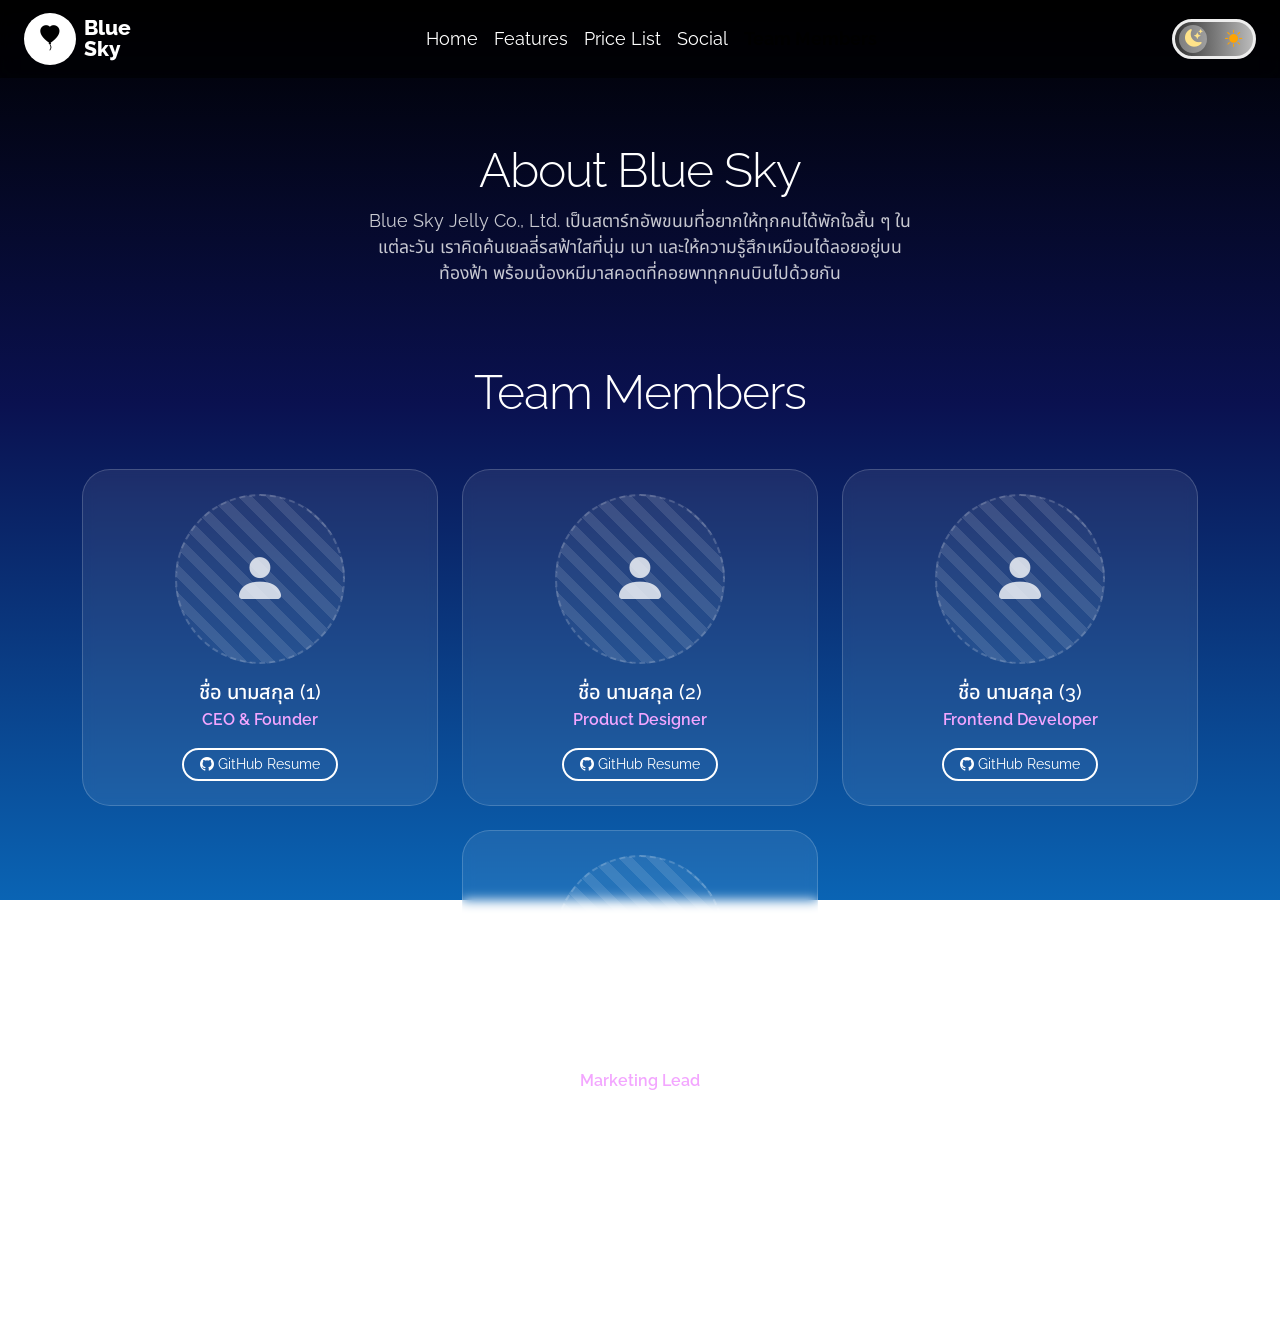
==== about.html @ d8a8af66 "Add files via upload" ====
<!DOCTYPE html>
<html lang="th" data-theme="dark">
<head>
  <meta charset="UTF-8">
  <meta name="viewport" content="width=device-width, initial-scale=1">
  <title>About — Blue Sky Team</title>
  <link href="https://cdn.jsdelivr.net/npm/bootstrap@5.3.3/dist/css/bootstrap.min.css" rel="stylesheet">
  <link href="https://cdn.jsdelivr.net/npm/bootstrap-icons@1.11.3/font/bootstrap-icons.min.css" rel="stylesheet">
  <link href="https://fonts.googleapis.com/css2?family=Raleway:wght@200;400;500;700;800&family=Noto+Sans+Thai:wght@300;400;600;700&display=swap" rel="stylesheet">
  <link href="style.css" rel="stylesheet">
</head>
<body>
<nav class="navbar navbar-expand-lg navbar-bs sticky-top">
  <div class="container-fluid px-3 px-lg-4">
    <a class="navbar-brand d-flex align-items-center gap-2" href="index.html#home">
      <!-- TODO: เปลี่ยน placeholder เป็นโลโก้จริง เช่น <img src="images/logo.png" ...> -->
      <span class="brand-logo"><i class="bi bi-balloon-heart-fill"></i></span>
      <span class="brand-text">Blue<br>Sky</span>
    </a>
    <button class="navbar-toggler" type="button" data-bs-toggle="collapse" data-bs-target="#mainNav" aria-controls="mainNav" aria-expanded="false" aria-label="เปิดเมนู">
      <span class="navbar-toggler-icon"></span>
    </button>
    <div class="collapse navbar-collapse" id="mainNav">
      <ul class="navbar-nav mx-auto">
        <li class="nav-item"><a class="nav-link " href="index.html#home">Home</a></li>
        <li class="nav-item"><a class="nav-link" href="index.html#features">Features</a></li>
        <li class="nav-item"><a class="nav-link" href="index.html#pricing">Price List</a></li>
        <li class="nav-item"><a class="nav-link" href="index.html#social">Social</a></li>
        <li class="nav-item"><a class="nav-link active" href="about.html">Team Members</a></li>
      </ul>
      <div class="theme-toggle ms-lg-3 mt-3 mt-lg-0" id="themeToggle" role="button" tabindex="0" aria-label="สลับโหมดมืด/สว่าง">
        <i class="bi bi-moon-stars-fill moon"></i><i class="bi bi-brightness-high-fill sun"></i>
      </div>
    </div>
  </div>
</nav>

<header class="page-head text-center">
  <div class="container">
    <h1 class="section-title display-4">About Blue Sky</h1>
    <p class="hero-desc text-soft">
      Blue Sky Jelly Co., Ltd. เป็นสตาร์ทอัพขนมที่อยากให้ทุกคนได้พักใจสั้น ๆ ในแต่ละวัน
      เราคิดค้นเยลลี่รสฟ้าใสที่นุ่ม เบา และให้ความรู้สึกเหมือนได้ลอยอยู่บนท้องฟ้า
      พร้อมน้องหมีมาสคอตที่คอยพาทุกคนบินไปด้วยกัน
    </p>
  </div>
</header>

<section class="section-pad pt-3">
  <div class="container">
    <h2 class="section-title text-center mb-5">Team Members</h2>
    <!-- Desktop 3 คอลัมน์ / Tablet 2 / Mobile 1 -->
    <div class="row row-cols-1 row-cols-md-2 row-cols-lg-3 g-4 justify-content-center">
      <div class="col">
        <div class="glass-card p-4 text-center">
          <!-- TODO: เปลี่ยนเป็น <img src="images/member1.jpg" class="member-photo rounded-circle object-fit-cover" alt="ชื่อ นามสกุล (1)"> -->
          <div class="member-photo placeholder-img"><i class="bi bi-person-fill"></i></div>
          <h3 class="h5 mb-1">ชื่อ นามสกุล (1)</h3>
          <p class="member-role mb-3">CEO & Founder</p>
          <a href="https://github.com/your-username-1" target="_blank" rel="noopener" class="btn btn-github btn-sm px-3"><i class="bi bi-github me-1"></i>GitHub Resume</a>
        </div>
      </div>
      <div class="col">
        <div class="glass-card p-4 text-center">
          <!-- TODO: เปลี่ยนเป็น <img src="images/member2.jpg" class="member-photo rounded-circle object-fit-cover" alt="ชื่อ นามสกุล (2)"> -->
          <div class="member-photo placeholder-img"><i class="bi bi-person-fill"></i></div>
          <h3 class="h5 mb-1">ชื่อ นามสกุล (2)</h3>
          <p class="member-role mb-3">Product Designer</p>
          <a href="https://github.com/your-username-2" target="_blank" rel="noopener" class="btn btn-github btn-sm px-3"><i class="bi bi-github me-1"></i>GitHub Resume</a>
        </div>
      </div>
      <div class="col">
        <div class="glass-card p-4 text-center">
          <!-- TODO: เปลี่ยนเป็น <img src="images/member3.jpg" class="member-photo rounded-circle object-fit-cover" alt="ชื่อ นามสกุล (3)"> -->
          <div class="member-photo placeholder-img"><i class="bi bi-person-fill"></i></div>
          <h3 class="h5 mb-1">ชื่อ นามสกุล (3)</h3>
          <p class="member-role mb-3">Frontend Developer</p>
          <a href="https://github.com/your-username-3" target="_blank" rel="noopener" class="btn btn-github btn-sm px-3"><i class="bi bi-github me-1"></i>GitHub Resume</a>
        </div>
      </div>
      <div class="col">
        <div class="glass-card p-4 text-center">
          <!-- TODO: เปลี่ยนเป็น <img src="images/member4.jpg" class="member-photo rounded-circle object-fit-cover" alt="ชื่อ นามสกุล (4)"> -->
          <div class="member-photo placeholder-img"><i class="bi bi-person-fill"></i></div>
          <h3 class="h5 mb-1">ชื่อ นามสกุล (4)</h3>
          <p class="member-role mb-3">Marketing Lead</p>
          <a href="https://github.com/your-username-4" target="_blank" rel="noopener" class="btn btn-github btn-sm px-3"><i class="bi bi-github me-1"></i>GitHub Resume</a>
        </div>
      </div>
    </div>
  </div>
</section>

<footer class="text-center"><small>&copy; 2026 Blue Sky Jelly Co., Ltd. — <a class="text-reset" href="index.html">กลับหน้าแรก</a></small></footer>

<script src="https://cdn.jsdelivr.net/npm/bootstrap@5.3.3/dist/js/bootstrap.bundle.min.js"></script>
<script src="script.js"></script>
</body>
</html>
---- style.css ----
/* ===== Blue Sky — theme tokens ===== */
:root, [data-theme="dark"] {
  --bg-top: #000000;
  --bg-mid: #0a1150;
  --bg-bottom: #0a64b4;
  --text: #ffffff;
  --text-soft: rgba(255,255,255,.78);
  --card-bg: rgba(255,255,255,.08);
  --card-border: rgba(255,255,255,.18);
  --accent-from: #7b5cff;
  --accent-to: #f3a6ff;
}
[data-theme="light"] {
  --bg-top: #bfe6ff;
  --bg-mid: #7cc4f5;
  --bg-bottom: #3d93e0;
  --text: #0b1b4a;
  --text-soft: rgba(11,27,74,.8);
  --card-bg: rgba(255,255,255,.55);
  --card-border: rgba(255,255,255,.9);
}

body {
  font-family: 'Raleway', 'Noto Sans Thai', sans-serif;
  color: var(--text);
  background: linear-gradient(180deg, var(--bg-top) 0%, var(--bg-mid) 45%, var(--bg-bottom) 100%) fixed;
  min-height: 100vh;
  transition: color .3s;
}
html { scroll-behavior: smooth; }
section { scroll-margin-top: 80px; }
.text-soft { color: var(--text-soft); }

/* ===== Navbar ===== */
.navbar-bs { background: rgba(0,0,0,.55); backdrop-filter: blur(8px); }
.navbar-bs .nav-link { color: #fff; font-size: 1.1rem; padding: .5rem 1.4rem; }
.navbar-bs .nav-link:hover, .navbar-bs .nav-link.active { font-weight: 700; }
.brand-logo {
  width: 52px; height: 52px; border-radius: 50%;
  background: #fff; color: #000; display: grid; place-items: center; font-size: 1.6rem;
}
.brand-text { font-weight: 800; line-height: 1; font-size: 1.3rem; color: #fff; }
.navbar-toggler { border-color: rgba(255,255,255,.5); }
.navbar-toggler-icon { filter: invert(1); }

/* Day / Night toggle */
.theme-toggle {
  position: relative; width: 84px; height: 40px; border-radius: 40px; cursor: pointer;
  border: 3px solid #eee; background: linear-gradient(90deg,#333,#bbb);
  display: flex; align-items: center; justify-content: space-between; padding: 0 10px;
  font-size: 1.1rem;
}
.theme-toggle .moon { color: #ffd54a; }
.theme-toggle .sun  { color: #ffa400; }
.theme-toggle::after {
  content: ""; position: absolute; top: 3px; left: 4px; width: 28px; height: 28px;
  border-radius: 50%; background: rgba(255,255,255,.35); transition: transform .3s;
}
[data-theme="light"] .theme-toggle::after { transform: translateX(42px); }

/* ===== Hero ===== */
.hero { min-height: calc(100vh - 80px); display: flex; align-items: center; padding: 3rem 0 6rem; }
.hero-sub { font-size: clamp(2rem, 5vw, 4.2rem); font-weight: 200; letter-spacing: -2px; margin: 0; }
.hero-title {
  font-size: clamp(3.4rem, 11vw, 9rem); font-weight: 500; letter-spacing: -4px; line-height: 1;
  text-shadow: 0 6px 14px rgba(0,0,0,.35); margin-bottom: 1.5rem;
}
.hero-desc { max-width: 560px; margin: 0 auto 1.8rem; font-size: 1.1rem; }
.btn-fly {
  background: linear-gradient(90deg, var(--accent-from), var(--accent-to));
  color: #fff; font-weight: 700; border: 0; border-radius: 50px; padding: .8rem 2.4rem; font-size: 1.15rem;
}
.btn-fly:hover { color: #fff; filter: brightness(1.1); transform: translateY(-2px); }
.mascot { width: 100%; max-width: 360px; filter: drop-shadow(0 10px 18px rgba(0,0,0,.35)); }
.mascot.flip { transform: scaleX(-1); }
@keyframes bob { 0%,100% { transform: translateY(0); } 50% { transform: translateY(-14px); } }
.float-anim { animation: bob 4s ease-in-out infinite; }
.float-anim.flip { animation-name: bob-flip; }
@keyframes bob-flip { 0%,100% { transform: scaleX(-1) translateY(0); } 50% { transform: scaleX(-1) translateY(-14px); } }
@media (prefers-reduced-motion: reduce) { .float-anim { animation: none; } html { scroll-behavior: auto; } }

/* ===== Section common ===== */
.section-pad { padding: 5rem 0; }
.section-title { font-weight: 300; font-size: clamp(2rem, 4vw, 3rem); letter-spacing: -1px; }

/* ===== Cards (features / pricing / members) ===== */
.glass-card {
  background: var(--card-bg); border: 1px solid var(--card-border);
  border-radius: 28px; backdrop-filter: blur(6px); height: 100%;
}
.feature-icon {
  width: 120px; height: 120px; margin: 0 auto 1.2rem; border-radius: 50%;
  display: grid; place-items: center; font-size: 3.2rem; color: #fff;
  background: linear-gradient(135deg, var(--accent-from), var(--accent-to));
}
.placeholder-img {
  background: repeating-linear-gradient(45deg, rgba(255,255,255,.14), rgba(255,255,255,.14) 10px, rgba(255,255,255,.04) 10px, rgba(255,255,255,.04) 20px);
  border: 2px dashed var(--card-border); color: var(--text-soft);
  display: grid; place-items: center; text-align: center; font-size: .9rem;
}

/* ===== Pricing ===== */
.price { font-size: 3rem; font-weight: 700; }
.price small { font-size: 1rem; font-weight: 400; }
.price-list li { padding: .45rem 0; border-bottom: 1px solid var(--card-border); }
.price-list li:last-child { border-bottom: 0; }
.price-list i { color: #8fe3b0; margin-right: .5rem; }
.featured { border: 2px solid var(--accent-to); box-shadow: 0 0 30px rgba(243,166,255,.35); }
.badge-pop { background: linear-gradient(90deg, var(--accent-from), var(--accent-to)); }
.btn-outline-fly { border: 2px solid var(--text); color: var(--text); border-radius: 50px; font-weight: 600; }
.btn-outline-fly:hover { background: var(--text); color: var(--bg-mid); }

/* ===== Social ===== */
.social-link { font-size: 2.6rem; color: var(--text); margin: 0 .6rem; transition: transform .2s; display: inline-block; }
.social-link:hover { transform: scale(1.2); color: var(--accent-to); }
footer { padding: 2rem 0; color: var(--text-soft); }

/* ===== About / Members ===== */
.page-head { padding: 4rem 0 2rem; }
.member-photo {
  width: 170px; height: 170px; border-radius: 50%; margin: 0 auto 1rem; font-size: 3.5rem;
}
.member-role { color: var(--accent-to); font-weight: 600; }
[data-theme="light"] .member-role { color: #5a3bd6; }
.btn-github { border-radius: 50px; border: 2px solid var(--text); color: var(--text); }
.btn-github:hover { background: var(--text); color: var(--bg-mid); }
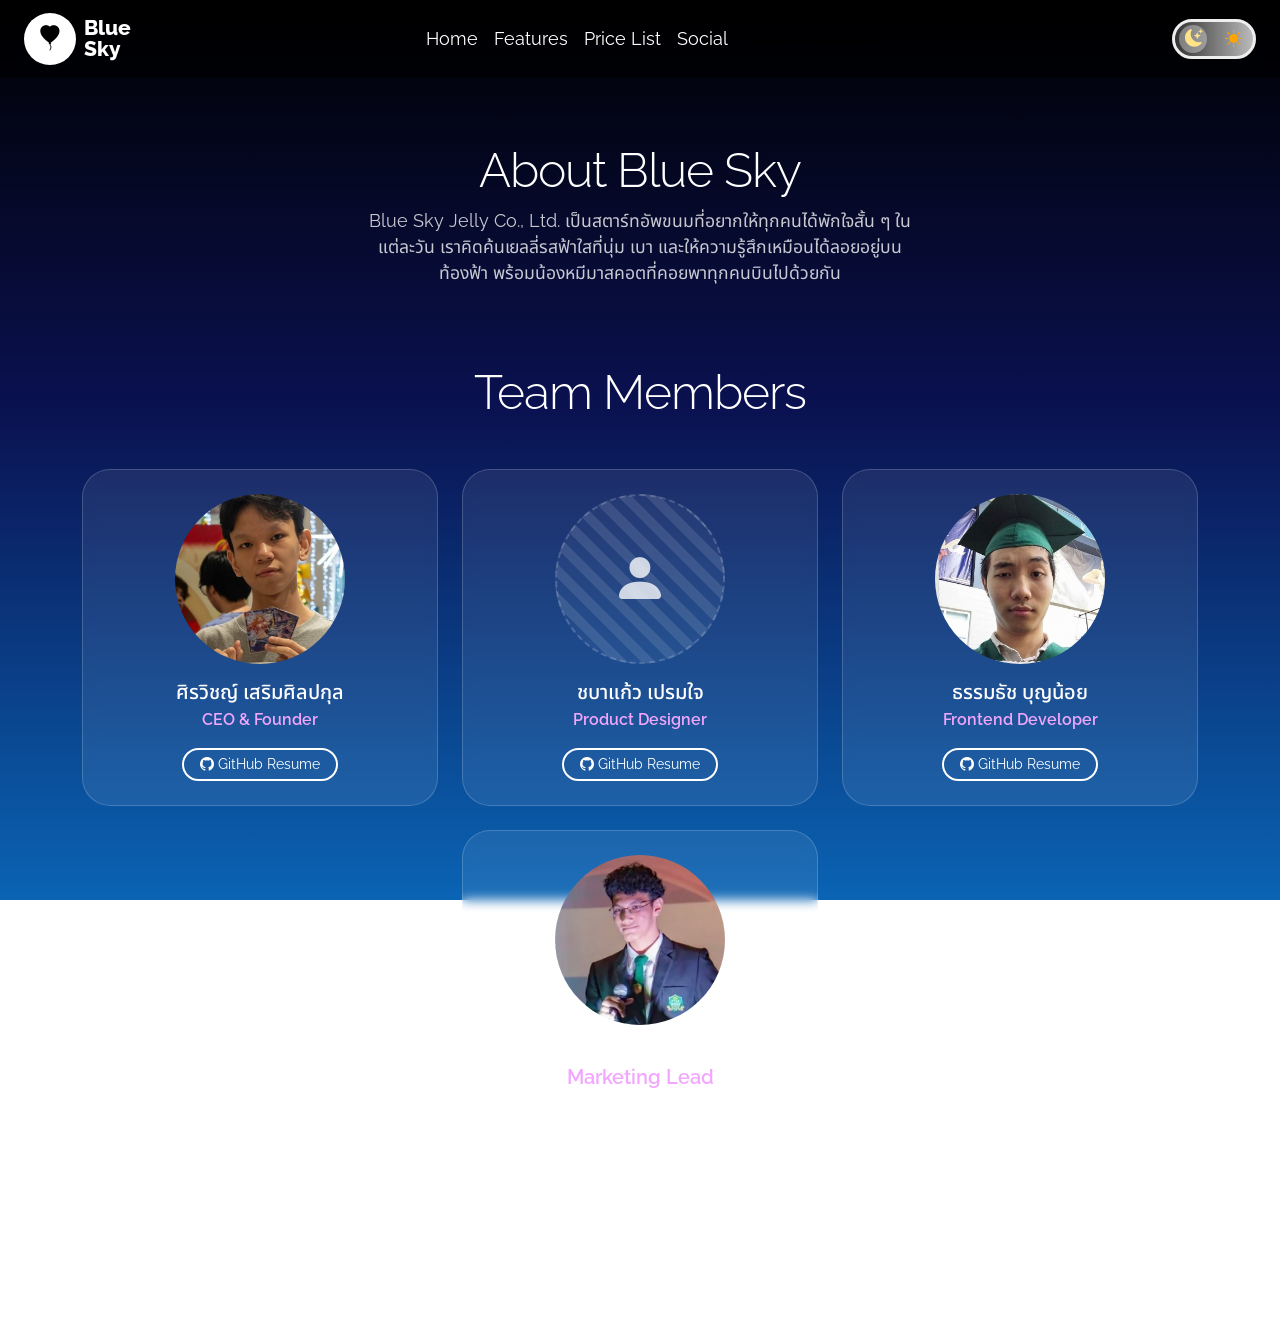
==== commit 8301ecfb: "Add files via upload" ====
--- a/about.html
+++ b/about.html
@@ -54,17 +54,17 @@
       <div class="col">
         <div class="glass-card p-4 text-center">
           <!-- TODO: เปลี่ยนเป็น <img src="images/member1.jpg" class="member-photo rounded-circle object-fit-cover" alt="ชื่อ นามสกุล (1)"> -->
-          <div class="member-photo placeholder-img"><i class="bi bi-person-fill"></i></div>
-          <h3 class="h5 mb-1">ชื่อ นามสกุล (1)</h3>
+          <img src="Ken.jpg" class="member-photo rounded-circle object-fit-cover">
+          <h3 class="h5 mb-1">ศิรวิชญ์ เสริมศิลปกุล</h3>
           <p class="member-role mb-3">CEO & Founder</p>
-          <a href="https://github.com/your-username-1" target="_blank" rel="noopener" class="btn btn-github btn-sm px-3"><i class="bi bi-github me-1"></i>GitHub Resume</a>
+          <a href="https://siravichser.github.io/Resume/" target="_blank" rel="noopener" class="btn btn-github btn-sm px-3"><i class="bi bi-github me-1"></i>GitHub Resume</a>
         </div>
       </div>
       <div class="col">
         <div class="glass-card p-4 text-center">
           <!-- TODO: เปลี่ยนเป็น <img src="images/member2.jpg" class="member-photo rounded-circle object-fit-cover" alt="ชื่อ นามสกุล (2)"> -->
           <div class="member-photo placeholder-img"><i class="bi bi-person-fill"></i></div>
-          <h3 class="h5 mb-1">ชื่อ นามสกุล (2)</h3>
+          <h3 class="h5 mb-1">ชบาแก้ว เปรมใจ</h3>
           <p class="member-role mb-3">Product Designer</p>
           <a href="https://github.com/your-username-2" target="_blank" rel="noopener" class="btn btn-github btn-sm px-3"><i class="bi bi-github me-1"></i>GitHub Resume</a>
         </div>
@@ -72,8 +72,8 @@
       <div class="col">
         <div class="glass-card p-4 text-center">
           <!-- TODO: เปลี่ยนเป็น <img src="images/member3.jpg" class="member-photo rounded-circle object-fit-cover" alt="ชื่อ นามสกุล (3)"> -->
-          <div class="member-photo placeholder-img"><i class="bi bi-person-fill"></i></div>
-          <h3 class="h5 mb-1">ชื่อ นามสกุล (3)</h3>
+          <img src="Kim.jpg" class="member-photo rounded-circle object-fit-cover">
+          <h3 class="h5 mb-1">ธรรมธัช บุญน้อย</h3>
           <p class="member-role mb-3">Frontend Developer</p>
           <a href="https://github.com/your-username-3" target="_blank" rel="noopener" class="btn btn-github btn-sm px-3"><i class="bi bi-github me-1"></i>GitHub Resume</a>
         </div>
@@ -81,8 +81,8 @@
       <div class="col">
         <div class="glass-card p-4 text-center">
           <!-- TODO: เปลี่ยนเป็น <img src="images/member4.jpg" class="member-photo rounded-circle object-fit-cover" alt="ชื่อ นามสกุล (4)"> -->
-          <div class="member-photo placeholder-img"><i class="bi bi-person-fill"></i></div>
-          <h3 class="h5 mb-1">ชื่อ นามสกุล (4)</h3>
+          <img src="Arm.jpg" class="member-photo rounded-circle object-fit-cover">
+          <h3 class="h5 mb-1">นภัสรพี แอลิh3>
           <p class="member-role mb-3">Marketing Lead</p>
           <a href="https://github.com/your-username-4" target="_blank" rel="noopener" class="btn btn-github btn-sm px-3"><i class="bi bi-github me-1"></i>GitHub Resume</a>
         </div>
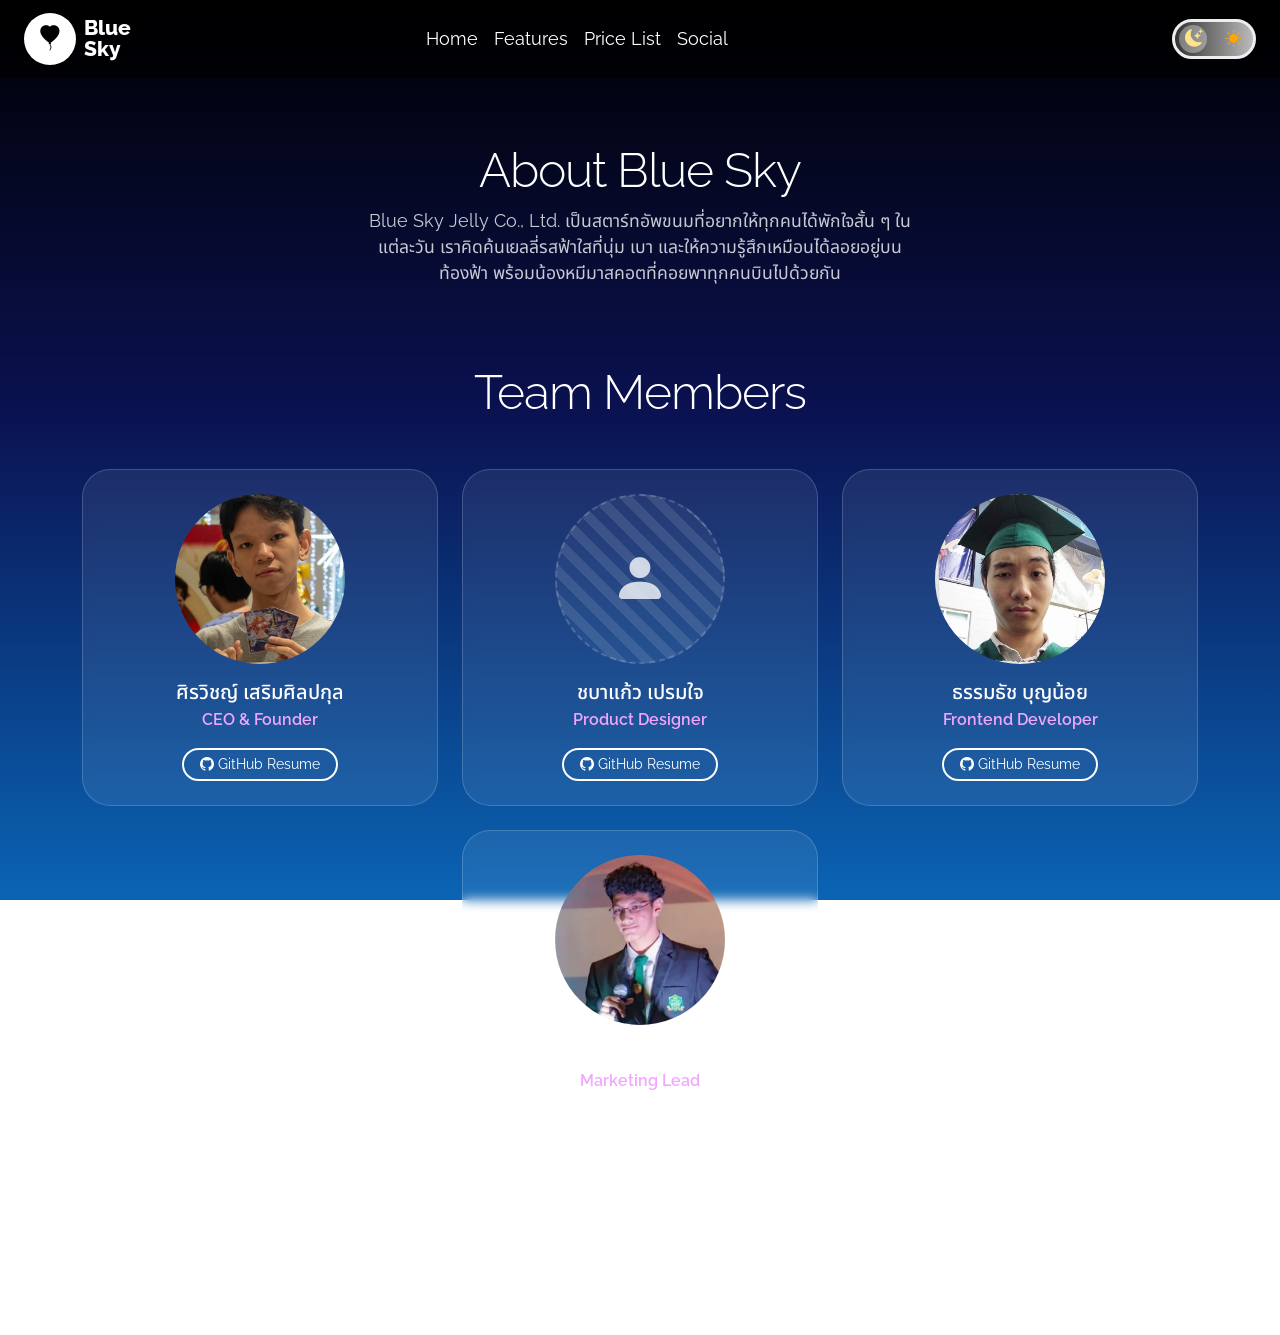
==== commit f01fd80c: "Add files via upload" ====
--- a/about.html
+++ b/about.html
@@ -82,7 +82,7 @@
         <div class="glass-card p-4 text-center">
           <!-- TODO: เปลี่ยนเป็น <img src="images/member4.jpg" class="member-photo rounded-circle object-fit-cover" alt="ชื่อ นามสกุล (4)"> -->
           <img src="Arm.jpg" class="member-photo rounded-circle object-fit-cover">
-          <h3 class="h5 mb-1">นภัสรพี แอลิh3>
+          <h3 class="h5 mb-1">นภัสรพี แอลิ</h3>
           <p class="member-role mb-3">Marketing Lead</p>
           <a href="https://github.com/your-username-4" target="_blank" rel="noopener" class="btn btn-github btn-sm px-3"><i class="bi bi-github me-1"></i>GitHub Resume</a>
         </div>
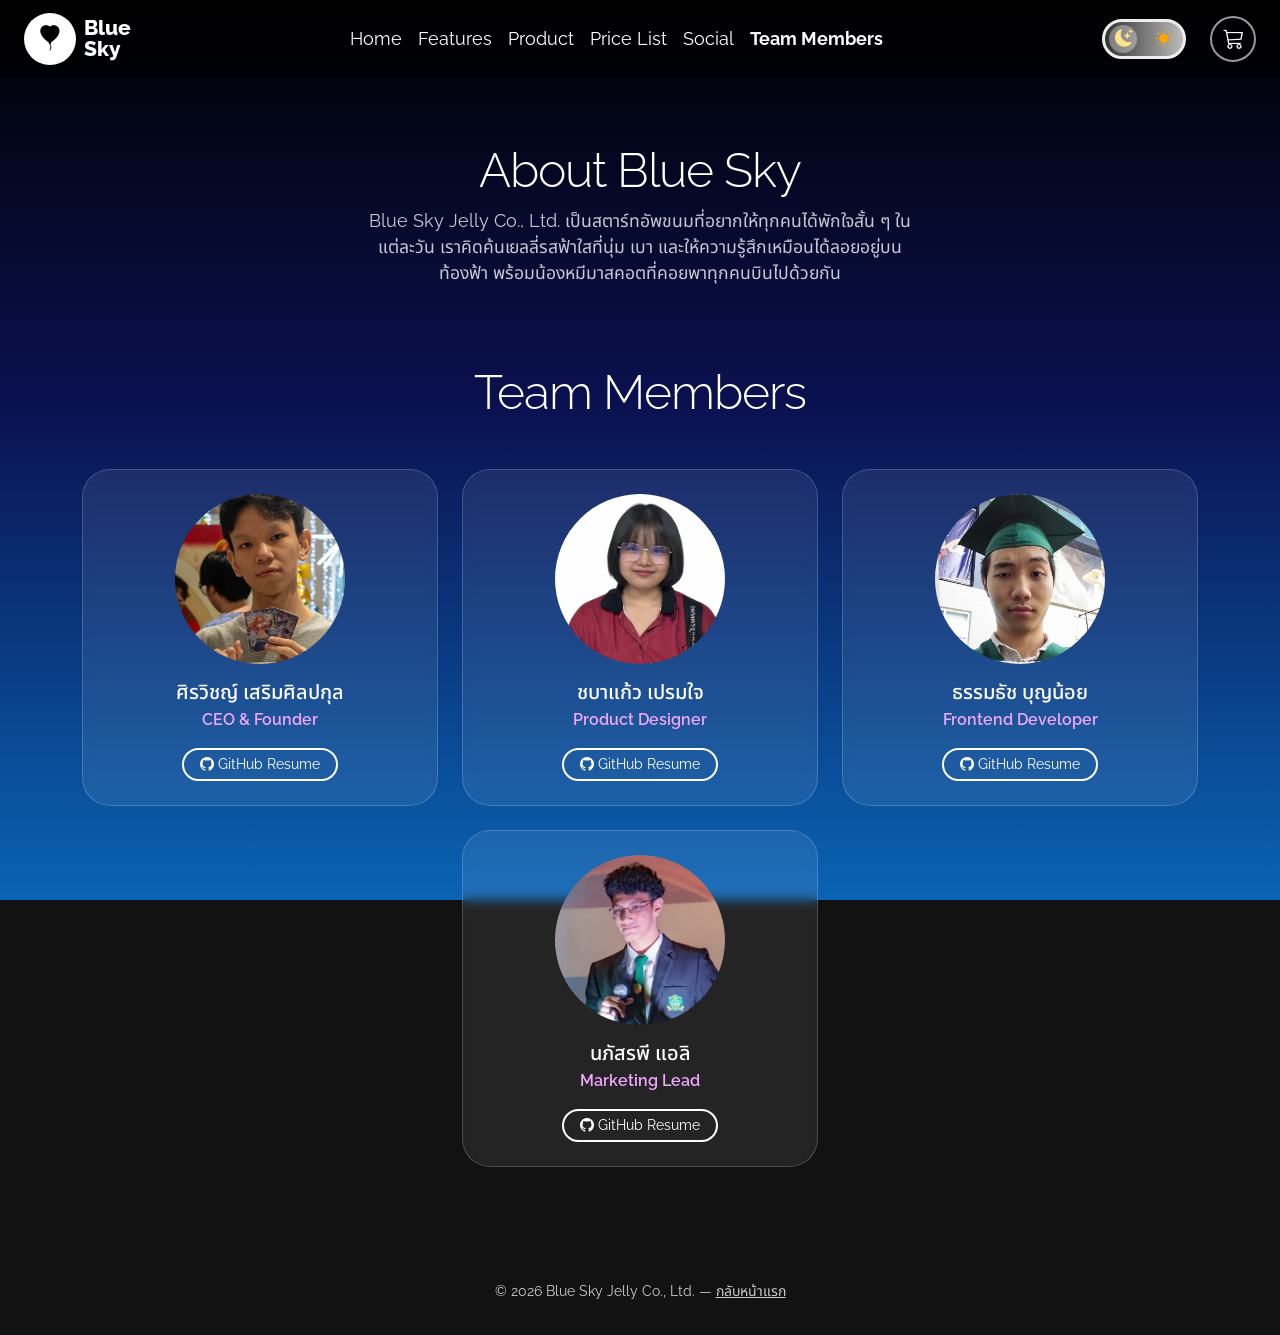
==== commit 34f9a4d0: "Add files via upload" ====
--- a/about.html
+++ b/about.html
@@ -9,31 +9,8 @@
   <link href="https://fonts.googleapis.com/css2?family=Raleway:wght@200;400;500;700;800&family=Noto+Sans+Thai:wght@300;400;600;700&display=swap" rel="stylesheet">
   <link href="style.css" rel="stylesheet">
 </head>
-<body>
-<nav class="navbar navbar-expand-lg navbar-bs sticky-top">
-  <div class="container-fluid px-3 px-lg-4">
-    <a class="navbar-brand d-flex align-items-center gap-2" href="index.html#home">
-      <!-- TODO: เปลี่ยน placeholder เป็นโลโก้จริง เช่น <img src="images/logo.png" ...> -->
-      <span class="brand-logo"><i class="bi bi-balloon-heart-fill"></i></span>
-      <span class="brand-text">Blue<br>Sky</span>
-    </a>
-    <button class="navbar-toggler" type="button" data-bs-toggle="collapse" data-bs-target="#mainNav" aria-controls="mainNav" aria-expanded="false" aria-label="เปิดเมนู">
-      <span class="navbar-toggler-icon"></span>
-    </button>
-    <div class="collapse navbar-collapse" id="mainNav">
-      <ul class="navbar-nav mx-auto">
-        <li class="nav-item"><a class="nav-link " href="index.html#home">Home</a></li>
-        <li class="nav-item"><a class="nav-link" href="index.html#features">Features</a></li>
-        <li class="nav-item"><a class="nav-link" href="index.html#pricing">Price List</a></li>
-        <li class="nav-item"><a class="nav-link" href="index.html#social">Social</a></li>
-        <li class="nav-item"><a class="nav-link active" href="about.html">Team Members</a></li>
-      </ul>
-      <div class="theme-toggle ms-lg-3 mt-3 mt-lg-0" id="themeToggle" role="button" tabindex="0" aria-label="สลับโหมดมืด/สว่าง">
-        <i class="bi bi-moon-stars-fill moon"></i><i class="bi bi-brightness-high-fill sun"></i>
-      </div>
-    </div>
-  </div>
-</nav>
+<body data-page="about">
+<div id="site-nav"></div>
 
 <header class="page-head text-center">
   <div class="container">
@@ -53,7 +30,6 @@
     <div class="row row-cols-1 row-cols-md-2 row-cols-lg-3 g-4 justify-content-center">
       <div class="col">
         <div class="glass-card p-4 text-center">
-          <!-- TODO: เปลี่ยนเป็น <img src="images/member1.jpg" class="member-photo rounded-circle object-fit-cover" alt="ชื่อ นามสกุล (1)"> -->
           <img src="Ken.jpg" class="member-photo rounded-circle object-fit-cover">
           <h3 class="h5 mb-1">ศิรวิชญ์ เสริมศิลปกุล</h3>
           <p class="member-role mb-3">CEO & Founder</p>
@@ -62,20 +38,18 @@
       </div>
       <div class="col">
         <div class="glass-card p-4 text-center">
-          <!-- TODO: เปลี่ยนเป็น <img src="images/member2.jpg" class="member-photo rounded-circle object-fit-cover" alt="ชื่อ นามสกุล (2)"> -->
-          <div class="member-photo placeholder-img"><i class="bi bi-person-fill"></i></div>
+           <img src="Kaew.png" class="member-photo rounded-circle object-fit-cover">
           <h3 class="h5 mb-1">ชบาแก้ว เปรมใจ</h3>
           <p class="member-role mb-3">Product Designer</p>
-          <a href="https://github.com/your-username-2" target="_blank" rel="noopener" class="btn btn-github btn-sm px-3"><i class="bi bi-github me-1"></i>GitHub Resume</a>
+          <a href="https://github.com/chabakaewpj" target="_blank" rel="noopener" class="btn btn-github btn-sm px-3"><i class="bi bi-github me-1"></i>GitHub Resume</a>
         </div>
       </div>
       <div class="col">
         <div class="glass-card p-4 text-center">
-          <!-- TODO: เปลี่ยนเป็น <img src="images/member3.jpg" class="member-photo rounded-circle object-fit-cover" alt="ชื่อ นามสกุล (3)"> -->
           <img src="Kim.jpg" class="member-photo rounded-circle object-fit-cover">
           <h3 class="h5 mb-1">ธรรมธัช บุญน้อย</h3>
           <p class="member-role mb-3">Frontend Developer</p>
-          <a href="https://github.com/your-username-3" target="_blank" rel="noopener" class="btn btn-github btn-sm px-3"><i class="bi bi-github me-1"></i>GitHub Resume</a>
+          <a href="https://randomsleepy.github.io/Individual-Project-IP1-/" target="_blank" rel="noopener" class="btn btn-github btn-sm px-3"><i class="bi bi-github me-1"></i>GitHub Resume</a>
         </div>
       </div>
       <div class="col">
--- a/style.css
+++ b/style.css
@@ -1,23 +1,25 @@
 /* ===== Blue Sky — theme tokens ===== */
-:root, [data-theme="dark"] {
+:root,
+[data-theme="dark"] {
   --bg-top: #000000;
   --bg-mid: #0a1150;
   --bg-bottom: #0a64b4;
   --text: #ffffff;
-  --text-soft: rgba(255,255,255,.78);
-  --card-bg: rgba(255,255,255,.08);
-  --card-border: rgba(255,255,255,.18);
+  --text-soft: rgba(255, 255, 255, .78);
+  --card-bg: rgba(255, 255, 255, .08);
+  --card-border: rgba(255, 255, 255, .18);
   --accent-from: #7b5cff;
   --accent-to: #f3a6ff;
 }
+
 [data-theme="light"] {
-  --bg-top: #bfe6ff;
-  --bg-mid: #7cc4f5;
-  --bg-bottom: #3d93e0;
+  --bg-top: #cee1f1;
+  --bg-mid: #88bae6;
+  --bg-bottom: #0a64b4;
   --text: #0b1b4a;
   --text-soft: rgba(11,27,74,.8);
-  --card-bg: rgba(255,255,255,.55);
-  --card-border: rgba(255,255,255,.9);
+  --card-bg: rgba(255, 255, 255, 0.55);
+  --card-border: rgba(255, 255, 255, .9);
 }
 
 body {
@@ -27,100 +29,536 @@
   min-height: 100vh;
   transition: color .3s;
 }
-html { scroll-behavior: smooth; }
-section { scroll-margin-top: 80px; }
-.text-soft { color: var(--text-soft); }
+
+html {
+  scroll-behavior: smooth;
+}
+
+section {
+  scroll-margin-top: 80px;
+}
+
+.text-soft {
+  color: var(--text-soft);
+}
 
 /* ===== Navbar ===== */
-.navbar-bs { background: rgba(0,0,0,.55); backdrop-filter: blur(8px); }
-.navbar-bs .nav-link { color: #fff; font-size: 1.1rem; padding: .5rem 1.4rem; }
-.navbar-bs .nav-link:hover, .navbar-bs .nav-link.active { font-weight: 700; }
+.navbar-bs {
+  background: rgba(0, 0, 0, .55);
+  backdrop-filter: blur(8px);
+}
+
+[data-theme="light"] .navbar-bs {
+  background: rgba(206, 225, 241, .55);
+}
+
+.navbar-bs .nav-link {
+  color: #fff;
+  font-size: 1.1rem;
+  padding: .5rem 1.4rem;
+}
+
+[data-theme="light"] .navbar-bs .nav-link {
+  color: #0b1b4a;
+}
+
+.navbar-bs .nav-link:hover,
+.navbar-bs .nav-link.active {
+  font-weight: 700;
+}
+
 .brand-logo {
-  width: 52px; height: 52px; border-radius: 50%;
-  background: #fff; color: #000; display: grid; place-items: center; font-size: 1.6rem;
-}
-.brand-text { font-weight: 800; line-height: 1; font-size: 1.3rem; color: #fff; }
-.navbar-toggler { border-color: rgba(255,255,255,.5); }
-.navbar-toggler-icon { filter: invert(1); }
+  width: 52px;
+  height: 52px;
+  border-radius: 50%;
+  background: #fff;
+  color: #000;
+  display: grid;
+  place-items: center;
+  font-size: 1.6rem;
+}
+
+.brand-text {
+  font-weight: 800;
+  line-height: 1;
+  font-size: 1.3rem;
+  color: #fff;
+}
+
+[data-theme="light"] .navbar-bs .brand-text {
+  color: #0b1b4a;
+}
+
+.navbar-toggler {
+  border-color: rgba(255, 255, 255, .5);
+}
+
+.navbar-toggler-icon {
+  filter: invert(1);
+}
+
+[data-theme="dark"] .navbar-toggler-icon {
+  filter: brightness(0) invert(1);
+}
+
+[data-theme="light"] .navbar-bs .navbar-toggler {
+  border-color: rgba(11, 27, 74, .5);
+}
+
+[data-theme="light"] .navbar-bs .navbar-toggler-icon {
+  filter: none;
+}
+
+[data-theme="light"] .navbar-bs .cart-btn {
+  border-color: rgba(11, 27, 74, .6);
+  color: #0b1b4a;
+}
 
 /* Day / Night toggle */
 .theme-toggle {
-  position: relative; width: 84px; height: 40px; border-radius: 40px; cursor: pointer;
-  border: 3px solid #eee; background: linear-gradient(90deg,#333,#bbb);
-  display: flex; align-items: center; justify-content: space-between; padding: 0 10px;
+  position: relative;
+  width: 84px;
+  height: 40px;
+  border-radius: 40px;
+  cursor: pointer;
+  border: 3px solid #eee;
+  background: linear-gradient(90deg, #333, #bbb);
+  display: flex;
+  align-items: center;
+  justify-content: space-between;
+  padding: 0 10px;
   font-size: 1.1rem;
 }
-.theme-toggle .moon { color: #ffd54a; }
-.theme-toggle .sun  { color: #ffa400; }
+
+.theme-toggle .moon {
+  color: #ffd54a;
+}
+
+.theme-toggle .sun {
+  color: #ffa400;
+}
+
 .theme-toggle::after {
-  content: ""; position: absolute; top: 3px; left: 4px; width: 28px; height: 28px;
-  border-radius: 50%; background: rgba(255,255,255,.35); transition: transform .3s;
-}
-[data-theme="light"] .theme-toggle::after { transform: translateX(42px); }
+  content: "";
+  position: absolute;
+  top: 3px;
+  left: 4px;
+  width: 28px;
+  height: 28px;
+  border-radius: 50%;
+  background: rgba(255, 255, 255, .35);
+  transition: transform .3s;
+}
+
+[data-theme="light"] .theme-toggle::after {
+  transform: translateX(42px);
+}
 
 /* ===== Hero ===== */
-.hero { min-height: calc(100vh - 80px); display: flex; align-items: center; padding: 3rem 0 6rem; }
-.hero-sub { font-size: clamp(2rem, 5vw, 4.2rem); font-weight: 200; letter-spacing: -2px; margin: 0; }
+.hero {
+  min-height: calc(100vh - 80px);
+  display: flex;
+  align-items: center;
+  padding: 3rem 0 6rem;
+}
+
+.hero-sub {
+  font-size: clamp(2rem, 5vw, 4.2rem);
+  font-weight: 200;
+  letter-spacing: -2px;
+  margin: 0;
+}
+
 .hero-title {
-  font-size: clamp(3.4rem, 11vw, 9rem); font-weight: 500; letter-spacing: -4px; line-height: 1;
-  text-shadow: 0 6px 14px rgba(0,0,0,.35); margin-bottom: 1.5rem;
-}
-.hero-desc { max-width: 560px; margin: 0 auto 1.8rem; font-size: 1.1rem; }
+  font-size: clamp(3.4rem, 11vw, 9rem);
+  font-weight: 500;
+  letter-spacing: -4px;
+  line-height: 1;
+  text-shadow: 0 6px 14px rgba(0, 0, 0, .35);
+  margin-bottom: 1.5rem;
+}
+
+.hero-desc {
+  max-width: 560px;
+  margin: 0 auto 1.8rem;
+  font-size: 1.1rem;
+}
+
 .btn-fly {
   background: linear-gradient(90deg, var(--accent-from), var(--accent-to));
-  color: #fff; font-weight: 700; border: 0; border-radius: 50px; padding: .8rem 2.4rem; font-size: 1.15rem;
-}
-.btn-fly:hover { color: #fff; filter: brightness(1.1); transform: translateY(-2px); }
-.mascot { width: 100%; max-width: 360px; filter: drop-shadow(0 10px 18px rgba(0,0,0,.35)); }
-.mascot.flip { transform: scaleX(-1); }
-@keyframes bob { 0%,100% { transform: translateY(0); } 50% { transform: translateY(-14px); } }
-.float-anim { animation: bob 4s ease-in-out infinite; }
-.float-anim.flip { animation-name: bob-flip; }
-@keyframes bob-flip { 0%,100% { transform: scaleX(-1) translateY(0); } 50% { transform: scaleX(-1) translateY(-14px); } }
-@media (prefers-reduced-motion: reduce) { .float-anim { animation: none; } html { scroll-behavior: auto; } }
+  color: #fff;
+  font-weight: 700;
+  border: 0;
+  border-radius: 50px;
+  padding: .8rem 2.4rem;
+  font-size: 1.15rem;
+}
+
+.btn-fly:hover {
+  color: #000;
+  filter: brightness(1.1);
+  transform: translateY(-2px);
+}
+
+.mascot {
+  width: 100%;
+  max-width: 360px;
+  filter: drop-shadow(0 10px 18px rgba(0, 0, 0, .35));
+}
+
+.mascot.flip {
+  transform: scaleX(-1);
+}
+
+@keyframes bob {
+
+  0%,
+  100% {
+    transform: translateY(0);
+  }
+
+  50% {
+    transform: translateY(-14px);
+  }
+}
+
+.float-anim {
+  animation: bob 4s ease-in-out infinite;
+}
+
+.float-anim.flip {
+  animation-name: bob-flip;
+}
+
+@keyframes bob-flip {
+
+  0%,
+  100% {
+    transform: scaleX(-1) translateY(0);
+  }
+
+  50% {
+    transform: scaleX(-1) translateY(-14px);
+  }
+}
+
+@media (prefers-reduced-motion: reduce) {
+  .float-anim {
+    animation: none;
+  }
+
+  html {
+    scroll-behavior: auto;
+  }
+}
 
 /* ===== Section common ===== */
-.section-pad { padding: 5rem 0; }
-.section-title { font-weight: 300; font-size: clamp(2rem, 4vw, 3rem); letter-spacing: -1px; }
+.section-pad {
+  padding: 5rem 0;
+}
+
+.section-title {
+  font-weight: 300;
+  font-size: clamp(2rem, 4vw, 3rem);
+  letter-spacing: -1px;
+}
 
 /* ===== Cards (features / pricing / members) ===== */
 .glass-card {
-  background: var(--card-bg); border: 1px solid var(--card-border);
-  border-radius: 28px; backdrop-filter: blur(6px); height: 100%;
-}
+  background: var(--card-bg);
+  border: 1px solid var(--card-border);
+  border-radius: 28px;
+  backdrop-filter: blur(6px);
+  height: 100%;
+}
+
 .feature-icon {
-  width: 120px; height: 120px; margin: 0 auto 1.2rem; border-radius: 50%;
-  display: grid; place-items: center; font-size: 3.2rem; color: #fff;
+  width: 120px;
+  height: 120px;
+  margin: 0 auto 1.2rem;
+  border-radius: 50%;
+  display: grid;
+  place-items: center;
+  font-size: 3.2rem;
+  color: #fff;
   background: linear-gradient(135deg, var(--accent-from), var(--accent-to));
 }
+
 .placeholder-img {
-  background: repeating-linear-gradient(45deg, rgba(255,255,255,.14), rgba(255,255,255,.14) 10px, rgba(255,255,255,.04) 10px, rgba(255,255,255,.04) 20px);
-  border: 2px dashed var(--card-border); color: var(--text-soft);
-  display: grid; place-items: center; text-align: center; font-size: .9rem;
+  background: repeating-linear-gradient(45deg, rgba(255, 255, 255, .14), rgba(255, 255, 255, .14) 10px, rgba(255, 255, 255, .04) 10px, rgba(255, 255, 255, .04) 20px);
+  border: 2px dashed var(--card-border);
+  color: var(--text-soft);
+  display: grid;
+  place-items: center;
+  text-align: center;
+  font-size: .9rem;
 }
 
 /* ===== Pricing ===== */
-.price { font-size: 3rem; font-weight: 700; }
-.price small { font-size: 1rem; font-weight: 400; }
-.price-list li { padding: .45rem 0; border-bottom: 1px solid var(--card-border); }
-.price-list li:last-child { border-bottom: 0; }
-.price-list i { color: #8fe3b0; margin-right: .5rem; }
-.featured { border: 2px solid var(--accent-to); box-shadow: 0 0 30px rgba(243,166,255,.35); }
-.badge-pop { background: linear-gradient(90deg, var(--accent-from), var(--accent-to)); }
-.btn-outline-fly { border: 2px solid var(--text); color: var(--text); border-radius: 50px; font-weight: 600; }
-.btn-outline-fly:hover { background: var(--text); color: var(--bg-mid); }
+.price {
+  font-size: 3rem;
+  font-weight: 700;
+}
+
+.price small {
+  font-size: 1rem;
+  font-weight: 400;
+}
+
+.price-list li {
+  padding: .45rem 0;
+  border-bottom: 1px solid var(--card-border);
+}
+
+.price-list li:last-child {
+  border-bottom: 0;
+}
+
+.price-list i {
+  color: #8fe3b0;
+  margin-right: .5rem;
+}
+
+.featured {
+  border: 2px solid var(--accent-to);
+  box-shadow: 0 0 30px rgba(243, 166, 255, .35);
+}
+
+.badge-pop {
+  background: linear-gradient(90deg, var(--accent-from), var(--accent-to));
+}
+
+.btn-outline-fly {
+  border: 2px solid var(--text);
+  color: var(--text);
+  border-radius: 50px;
+  font-weight: 600;
+}
+
+.btn-outline-fly:hover {
+  background: var(--text);
+  color: var(--bg-mid);
+}
 
 /* ===== Social ===== */
-.social-link { font-size: 2.6rem; color: var(--text); margin: 0 .6rem; transition: transform .2s; display: inline-block; }
-.social-link:hover { transform: scale(1.2); color: var(--accent-to); }
-footer { padding: 2rem 0; color: var(--text-soft); }
+.social-link {
+  font-size: 2.6rem;
+  color: var(--text);
+  margin: 0 .6rem;
+  transition: transform .2s;
+  display: inline-block;
+}
+
+.social-link:hover {
+  transform: scale(1.2);
+  color: var(--accent-to);
+}
+
+footer {
+  padding: 2rem 0;
+  color: var(--text-soft);
+}
 
 /* ===== About / Members ===== */
-.page-head { padding: 4rem 0 2rem; }
+.page-head {
+  padding: 4rem 0 2rem;
+}
+
 .member-photo {
-  width: 170px; height: 170px; border-radius: 50%; margin: 0 auto 1rem; font-size: 3.5rem;
-}
-.member-role { color: var(--accent-to); font-weight: 600; }
-[data-theme="light"] .member-role { color: #5a3bd6; }
-.btn-github { border-radius: 50px; border: 2px solid var(--text); color: var(--text); }
-.btn-github:hover { background: var(--text); color: var(--bg-mid); }
+  width: 170px;
+  height: 170px;
+  border-radius: 50%;
+  margin: 0 auto 1rem;
+  font-size: 3.5rem;
+}
+
+.member-role {
+  color: var(--accent-to);
+  font-weight: 600;
+}
+
+[data-theme="light"] .member-role {
+  color: #5a3bd6;
+}
+
+.btn-github {
+  border-radius: 50px;
+  border: 2px solid var(--text);
+  color: var(--text);
+}
+
+.btn-github:hover {
+  background: var(--text);
+  color: var(--bg-mid);
+}
+
+/* ===== Cart button / badge ===== */
+.cart-btn {
+  position: relative;
+  background: none;
+  border: 2px solid rgba(255, 255, 255, .6);
+  color: #fff;
+  width: 46px;
+  height: 46px;
+  border-radius: 50%;
+  font-size: 1.3rem;
+  display: grid;
+  place-items: center;
+}
+
+.cart-btn:hover {
+  background: rgba(255, 255, 255, .15);
+}
+
+.cart-badge {
+  position: absolute;
+  top: -6px;
+  right: -6px;
+  min-width: 22px;
+  height: 22px;
+  padding: 0 5px;
+  border-radius: 11px;
+  font-size: .75rem;
+  font-weight: 700;
+  display: grid;
+  place-items: center;
+  background: linear-gradient(90deg, var(--accent-from), var(--accent-to));
+  color: #fff;
+}
+
+.cart-canvas {
+  background: var(--bg-mid);
+  color: var(--text);
+}
+
+[data-theme="light"] .cart-canvas {
+  background: #eaf6ff;
+}
+
+[data-theme="dark"] .cart-canvas .btn-close {
+  filter: invert(1);
+}
+
+.cart-row {
+  display: flex;
+  gap: .9rem;
+  padding: .9rem 0;
+  border-bottom: 1px solid var(--card-border);
+}
+
+/* ===== Product images / quantity ===== */
+.product-img {
+  width: 100%;
+  aspect-ratio: 4 / 3;
+  border-radius: 22px;
+  display: grid;
+  place-items: center;
+  font-size: 4.5rem;
+  color: #fff;
+}
+
+.product-img.thumb {
+  width: 64px;
+  height: 64px;
+  aspect-ratio: 1;
+  border-radius: 16px;
+  font-size: 1.8rem;
+  flex-shrink: 0;
+}
+
+.product-img-lg {
+  font-size: 8rem;
+}
+
+.qty-stepper {
+  display: inline-flex;
+  align-items: center;
+  border: 2px solid var(--text);
+  border-radius: 50px;
+  overflow: hidden;
+}
+
+.btn-qty {
+  background: none;
+  border: 0;
+  color: var(--text);
+  width: 36px;
+  height: 36px;
+  display: grid;
+  place-items: center;
+}
+
+.btn-qty:hover {
+  background: var(--text);
+  color: var(--bg-mid);
+}
+
+.qty-val {
+  min-width: 36px;
+  text-align: center;
+  font-weight: 700;
+}
+
+.btn-fly,
+.btn-outline-fly,
+.btn-qty,
+.cart-btn {
+  transition: transform .2s, filter .2s, background .2s;
+}
+
+.btn-fly.disabled,
+.btn-fly:disabled {
+  opacity: .5;
+  pointer-events: none;
+}
+
+/* ===== Checkout ===== */
+.form-control,
+.form-select {
+  background-color: var(--card-bg);
+  color: var(--text);
+  border-color: var(--card-border);
+}
+
+.form-control:focus,
+.form-select:focus {
+  background-color: var(--card-bg);
+  color: var(--text);
+  border-color: var(--accent-to);
+  box-shadow: 0 0 0 .25rem rgba(243, 166, 255, .25);
+}
+
+.form-control::placeholder {
+  color: var(--text-soft);
+  opacity: .6;
+}
+
+.transfer-box {
+  display: flex;
+  gap: 1rem;
+  align-items: center;
+  padding: 1rem;
+  border: 2px dashed var(--card-border);
+  border-radius: 18px;
+}
+
+.slip-thumb {
+  max-width: 160px;
+  border-radius: 14px;
+  border: 1px solid var(--card-border);
+}
+
+.summary-box {
+  top: 90px;
+  height: auto;
+}
+
+.summary-box .price-list li {
+  display: flex;
+  justify-content: space-between;
+}
+
+:focus-visible {
+  outline: 3px solid var(--accent-to);
+  outline-offset: 2px;
+}
